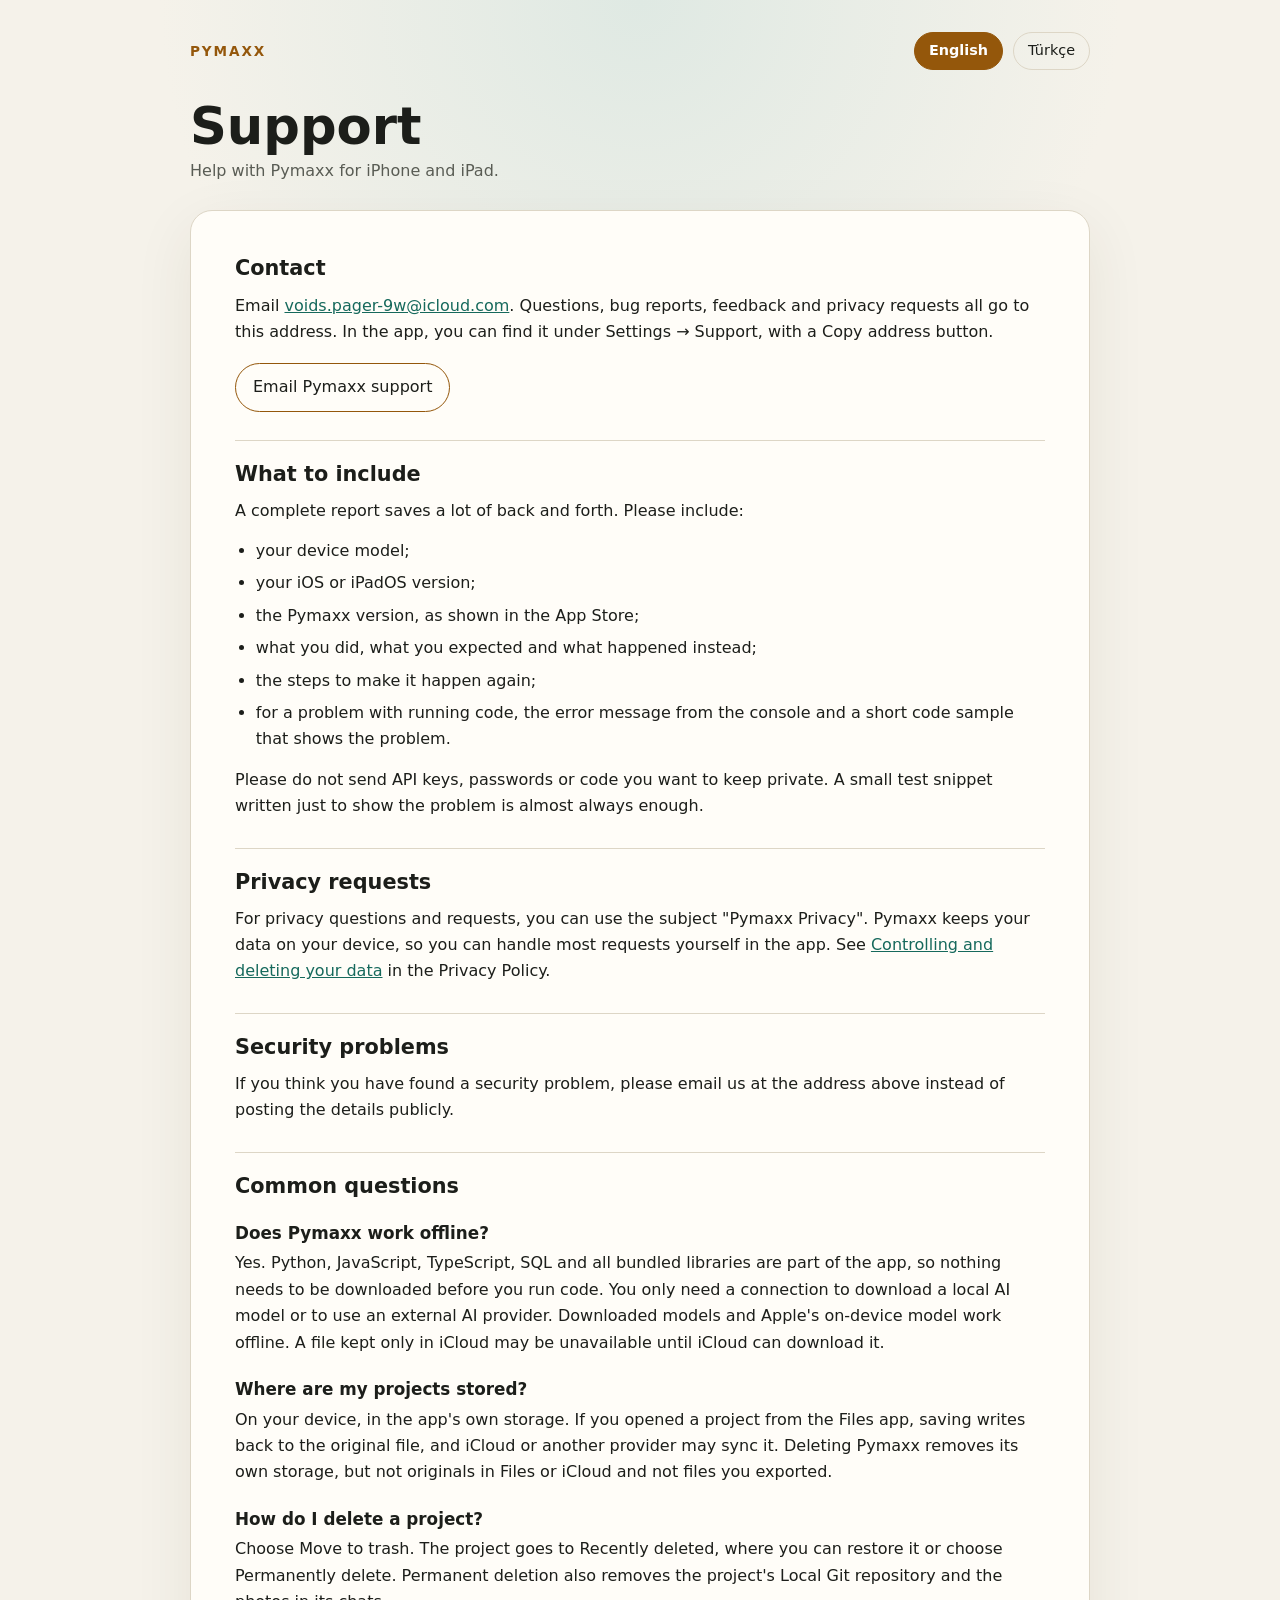
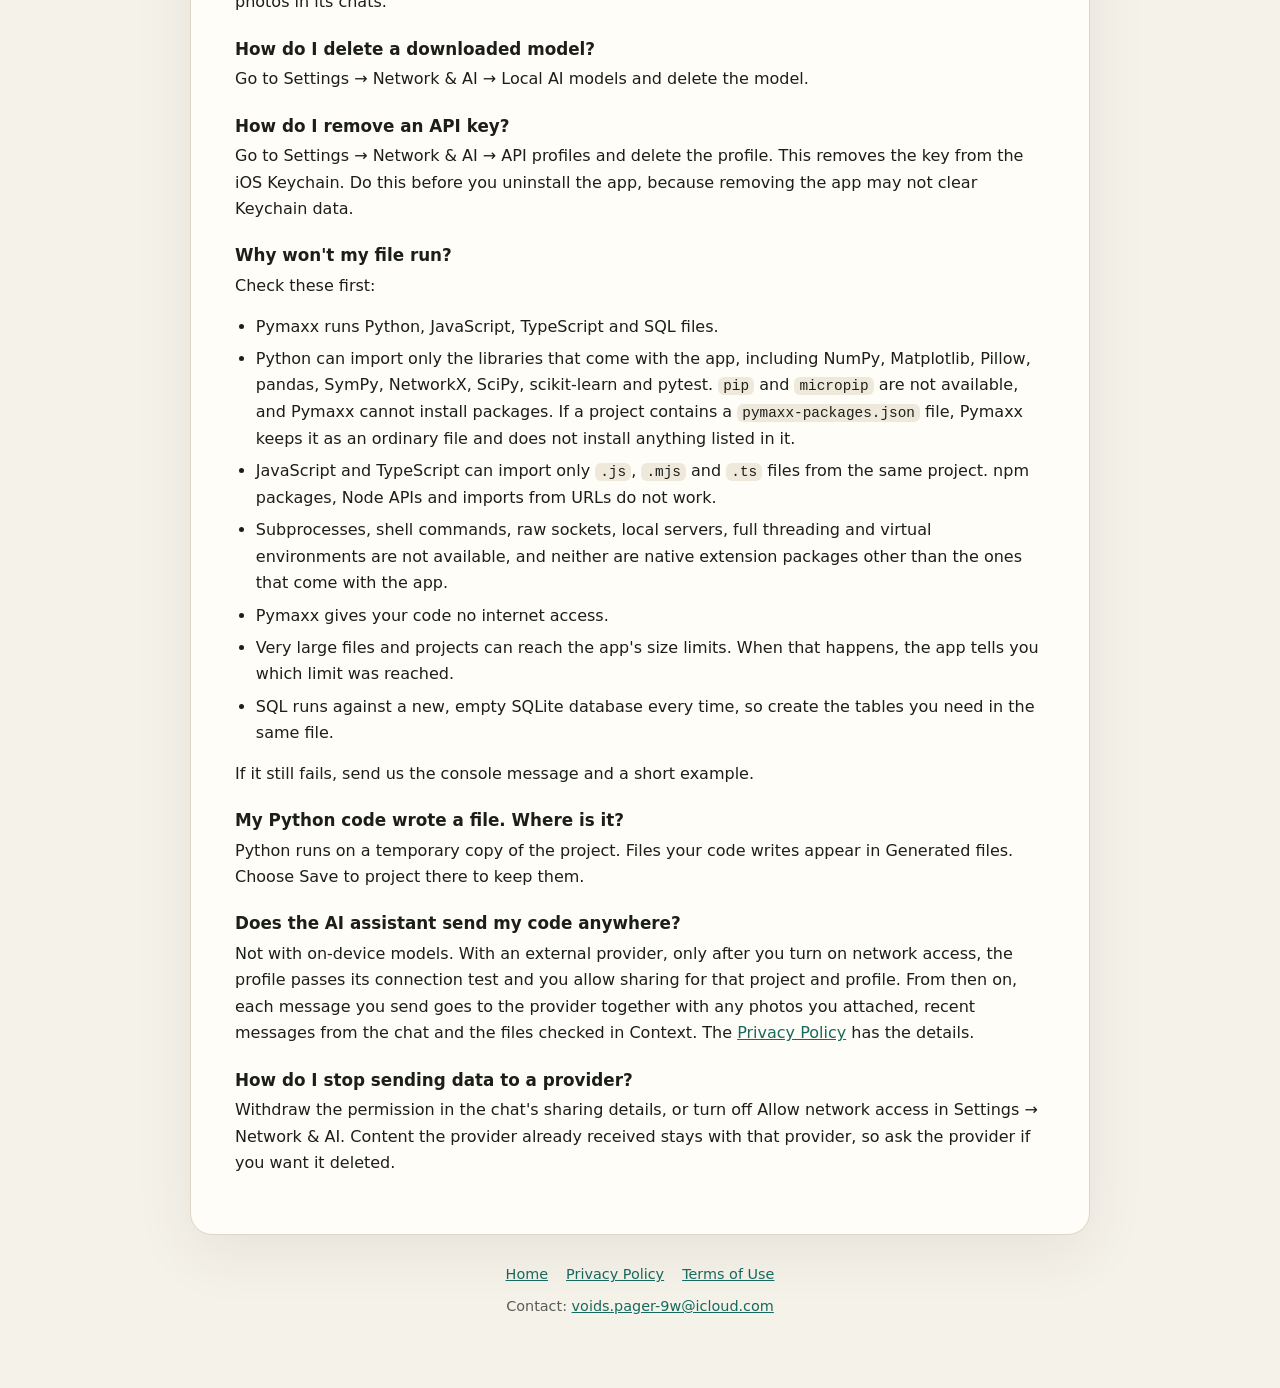
==== support.html @ f5657bd0 "Add Pymaxx support, privacy and terms pages English and Turkish pages for the App Store support and " ====
<!doctype html>
<html lang="en">
<head>
  <meta charset="utf-8">
  <meta name="viewport" content="width=device-width, initial-scale=1">
  <title>Support - Pymaxx</title>
  <meta name="description" content="Get help with Pymaxx for iPhone and iPad: how to contact support, what to include in a report, and answers to common questions.">
  <link rel="canonical" href="https://pwarea.github.io/pymaxx-legal/support.html">
  <link rel="alternate" hreflang="en" href="https://pwarea.github.io/pymaxx-legal/support.html">
  <link rel="alternate" hreflang="tr" href="https://pwarea.github.io/pymaxx-legal/tr/support.html">
  <link rel="stylesheet" href="legal.css">
</head>
<body>
  <div class="shell">
    <header class="site-header">
      <a class="brand" href="index.html">Pymaxx</a>
      <nav class="languages" aria-label="Language">
        <a href="support.html" hreflang="en" lang="en" aria-current="page">English</a>
        <a href="tr/support.html" hreflang="tr" lang="tr">Türkçe</a>
      </nav>
    </header>

    <main>
      <h1>Support</h1>
      <p class="subtitle">Help with Pymaxx for iPhone and iPad.</p>

      <article>
        <section id="contact">
          <h2>Contact</h2>
          <p>Email <a href="mailto:voids.pager-9w@icloud.com?subject=Pymaxx%20Support">voids.pager-9w@icloud.com</a>. Questions, bug reports, feedback and privacy requests all go to this address. In the app, you can find it under Settings → Support, with a Copy address button.</p>
          <p><a class="support-button" href="mailto:voids.pager-9w@icloud.com?subject=Pymaxx%20Support&amp;body=Device%20model%3A%0D%0AiOS%20or%20iPadOS%20version%3A%0D%0APymaxx%20version%3A%0D%0A%0D%0AWhat%20happened%3A%0D%0A%0D%0ASteps%20to%20reproduce%3A%0D%0A">Email Pymaxx support</a></p>
        </section>

        <section id="report">
          <h2>What to include</h2>
          <p>A complete report saves a lot of back and forth. Please include:</p>
          <ul>
            <li>your device model;</li>
            <li>your iOS or iPadOS version;</li>
            <li>the Pymaxx version, as shown in the App Store;</li>
            <li>what you did, what you expected and what happened instead;</li>
            <li>the steps to make it happen again;</li>
            <li>for a problem with running code, the error message from the console and a short code sample that shows the problem.</li>
          </ul>
          <p>Please do not send API keys, passwords or code you want to keep private. A small test snippet written just to show the problem is almost always enough.</p>
        </section>

        <section id="privacy">
          <h2>Privacy requests</h2>
          <p>For privacy questions and requests, you can use the subject "Pymaxx Privacy". Pymaxx keeps your data on your device, so you can handle most requests yourself in the app. See <a href="privacy.html#deleting">Controlling and deleting your data</a> in the Privacy Policy.</p>
        </section>

        <section id="security">
          <h2>Security problems</h2>
          <p>If you think you have found a security problem, please email us at the address above instead of posting the details publicly.</p>
        </section>

        <section id="faq">
          <h2>Common questions</h2>

          <h3 id="offline">Does Pymaxx work offline?</h3>
          <p>Yes. Python, JavaScript, TypeScript, SQL and all bundled libraries are part of the app, so nothing needs to be downloaded before you run code. You only need a connection to download a local AI model or to use an external AI provider. Downloaded models and Apple's on-device model work offline. A file kept only in iCloud may be unavailable until iCloud can download it.</p>

          <h3 id="storage">Where are my projects stored?</h3>
          <p>On your device, in the app's own storage. If you opened a project from the Files app, saving writes back to the original file, and iCloud or another provider may sync it. Deleting Pymaxx removes its own storage, but not originals in Files or iCloud and not files you exported.</p>

          <h3 id="delete-project">How do I delete a project?</h3>
          <p>Choose Move to trash. The project goes to Recently deleted, where you can restore it or choose Permanently delete. Permanent deletion also removes the project's Local Git repository and the photos in its chats.</p>

          <h3 id="delete-model">How do I delete a downloaded model?</h3>
          <p>Go to Settings → Network &amp; AI → Local AI models and delete the model.</p>

          <h3 id="remove-key">How do I remove an API key?</h3>
          <p>Go to Settings → Network &amp; AI → API profiles and delete the profile. This removes the key from the iOS Keychain. Do this before you uninstall the app, because removing the app may not clear Keychain data.</p>

          <h3 id="run">Why won't my file run?</h3>
          <p>Check these first:</p>
          <ul>
            <li>Pymaxx runs Python, JavaScript, TypeScript and SQL files.</li>
            <li>Python can import only the libraries that come with the app, including NumPy, Matplotlib, Pillow, pandas, SymPy, NetworkX, SciPy, scikit-learn and pytest. <code>pip</code> and <code>micropip</code> are not available, and Pymaxx cannot install packages. If a project contains a <code>pymaxx-packages.json</code> file, Pymaxx keeps it as an ordinary file and does not install anything listed in it.</li>
            <li>JavaScript and TypeScript can import only <code>.js</code>, <code>.mjs</code> and <code>.ts</code> files from the same project. npm packages, Node APIs and imports from URLs do not work.</li>
            <li>Subprocesses, shell commands, raw sockets, local servers, full threading and virtual environments are not available, and neither are native extension packages other than the ones that come with the app.</li>
            <li>Pymaxx gives your code no internet access.</li>
            <li>Very large files and projects can reach the app's size limits. When that happens, the app tells you which limit was reached.</li>
            <li>SQL runs against a new, empty SQLite database every time, so create the tables you need in the same file.</li>
          </ul>
          <p>If it still fails, send us the console message and a short example.</p>

          <h3 id="generated">My Python code wrote a file. Where is it?</h3>
          <p>Python runs on a temporary copy of the project. Files your code writes appear in Generated files. Choose Save to project there to keep them.</p>

          <h3 id="ai-upload">Does the AI assistant send my code anywhere?</h3>
          <p>Not with on-device models. With an external provider, only after you turn on network access, the profile passes its connection test and you allow sharing for that project and profile. From then on, each message you send goes to the provider together with any photos you attached, recent messages from the chat and the files checked in Context. The <a href="privacy.html#leaving">Privacy Policy</a> has the details.</p>

          <h3 id="stop-sharing">How do I stop sending data to a provider?</h3>
          <p>Withdraw the permission in the chat's sharing details, or turn off Allow network access in Settings → Network &amp; AI. Content the provider already received stays with that provider, so ask the provider if you want it deleted.</p>
        </section>
      </article>
    </main>

    <footer>
      <nav aria-label="Documents">
        <a href="index.html">Home</a>
        <a href="privacy.html">Privacy Policy</a>
        <a href="terms.html">Terms of Use</a>
      </nav>
      <p>Contact: <a href="mailto:voids.pager-9w@icloud.com">voids.pager-9w@icloud.com</a></p>
    </footer>
  </div>
</body>
</html>
---- legal.css ----
:root {
  color-scheme: light;
  --background: #f5f2ea;
  --glow: #dfe9e3;
  --panel: #fffdf8;
  --text: #1c1e1a;
  --muted: #595c54;
  --gold: #94570b;
  --teal: #16695c;
  --line: #ddd6c6;
  --code: #efe9dc;
  --on-gold: #ffffff;
  --shadow: 0 18px 60px #3a2f1414;
}

@media (prefers-color-scheme: dark) {
  :root {
    color-scheme: dark;
    --background: #171916;
    --glow: #25342f;
    --panel: #20231f;
    --text: #f7f0dc;
    --muted: #c8c1ad;
    --gold: #eba940;
    --teal: #54c7b4;
    --line: #343832;
    --code: #2b2f29;
    --on-gold: #171916;
    --shadow: 0 24px 80px #0005;
  }
}

* { box-sizing: border-box; }

html { -webkit-text-size-adjust: 100%; text-size-adjust: 100%; }

body {
  margin: 0;
  background-color: var(--background);
  background-image: radial-gradient(circle at top, var(--glow) 0, var(--background) 30rem);
  background-repeat: no-repeat;
  color: var(--text);
  font: 16px/1.65 system-ui, -apple-system, BlinkMacSystemFont, "Segoe UI", sans-serif;
  overflow-wrap: break-word;
}

a { color: var(--teal); }

a:focus-visible {
  outline: 2px solid var(--gold);
  outline-offset: 2px;
  border-radius: 4px;
}

.shell {
  width: min(900px, calc(100% - 32px));
  margin: 0 auto;
  padding: 32px 0 56px;
}

.site-header {
  display: flex;
  flex-wrap: wrap;
  align-items: center;
  justify-content: space-between;
  gap: 12px;
}

.brand {
  color: var(--gold);
  font-size: .85rem;
  font-weight: 800;
  letter-spacing: .14em;
  text-transform: uppercase;
  text-decoration: none;
}

h1 {
  margin: 28px 0 4px;
  font-size: clamp(2rem, 7vw, 3.2rem);
  line-height: 1.1;
}

.subtitle,
.updated,
footer { color: var(--muted); }

.updated { margin: 6px 0 0; }

.languages,
.document-links {
  display: flex;
  flex-wrap: wrap;
  gap: 10px;
}

.languages a,
.document-links a {
  border: 1px solid var(--line);
  border-radius: 999px;
  color: var(--text);
  padding: 6px 14px;
  text-decoration: none;
}

.languages a { font-size: .9rem; }

.document-links { margin-top: 18px; }
.document-links a { padding: 8px 15px; }

.languages a[aria-current="page"],
.languages a:hover,
.document-links a:hover,
.support-button:hover {
  background: var(--gold);
  border-color: var(--gold);
  color: var(--on-gold);
}

.languages a[aria-current="page"] { font-weight: 700; }

.support-button {
  display: inline-block;
  margin-top: 4px;
  border: 1px solid var(--gold);
  border-radius: 999px;
  color: var(--text);
  padding: 10px 17px;
  text-decoration: none;
}

article,
.home-card {
  margin-top: 26px;
  background: var(--panel);
  border: 1px solid var(--line);
  border-radius: 22px;
  padding: clamp(20px, 5vw, 44px);
  box-shadow: var(--shadow);
}

.intro { color: var(--muted); font-size: 1.05rem; }
.intro p:last-child { margin-bottom: 0; }

section {
  border-top: 1px solid var(--line);
  margin-top: 28px;
  padding-top: 20px;
}

article > section:first-child {
  border-top: 0;
  margin-top: 0;
  padding-top: 0;
}

h2 { margin: 0 0 10px; font-size: 1.3rem; line-height: 1.3; }
h3 { margin: 22px 0 6px; font-size: 1.05rem; line-height: 1.35; }
p { margin: 0 0 14px; }
ul { margin: 0 0 14px; padding-left: 1.3em; }
li + li { margin-top: 6px; }

code {
  font-family: ui-monospace, SFMono-Regular, Menlo, Consolas, monospace;
  font-size: .9em;
  background: var(--code);
  border-radius: 6px;
  padding: .08em .35em;
  overflow-wrap: anywhere;
}

footer {
  margin-top: 28px;
  text-align: center;
  font-size: .9rem;
}

footer nav {
  display: flex;
  flex-wrap: wrap;
  justify-content: center;
  gap: 6px 18px;
  margin-bottom: 8px;
}

@media (max-width: 520px) {
  .shell { padding-top: 20px; }
  h1 { margin-top: 22px; }
  article, .home-card { border-radius: 16px; }
}
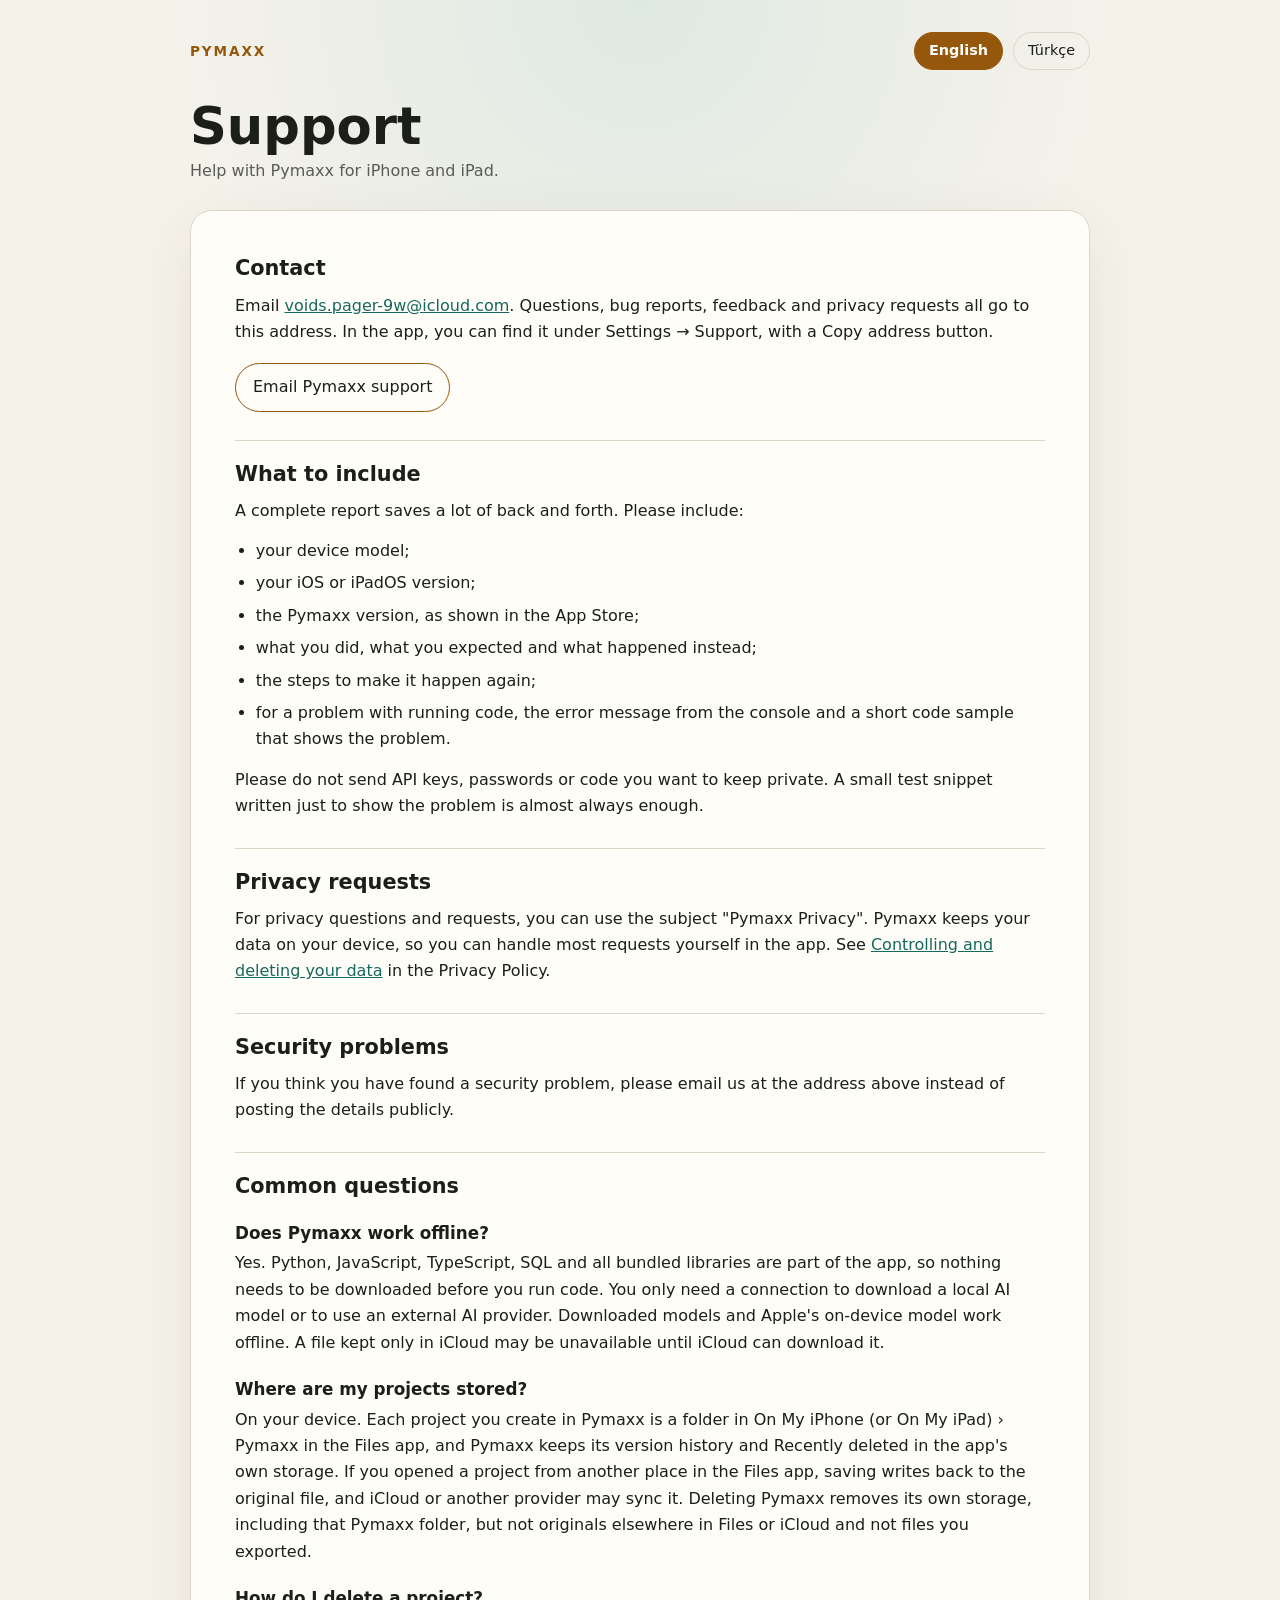
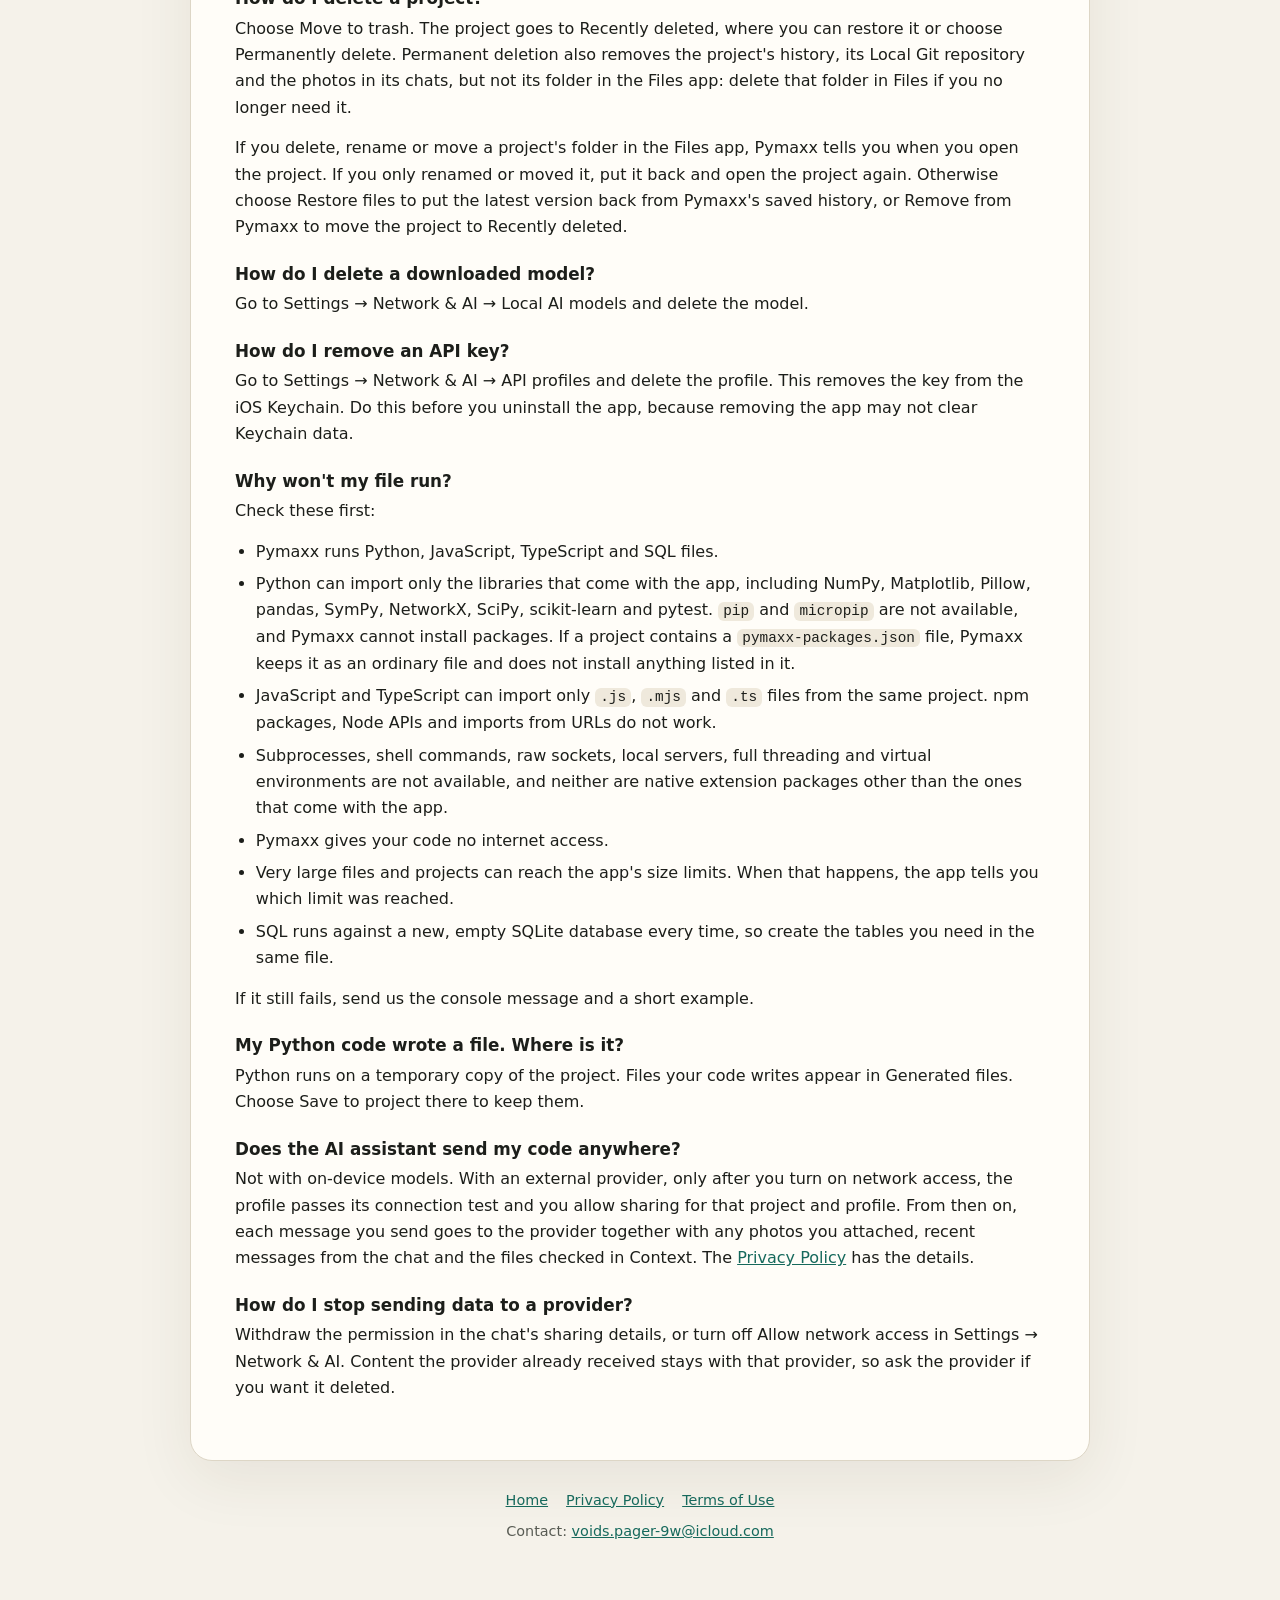
==== commit 6a403543: "Describe project folders in Files and the deletion and recovery behaviour of the current app Project" ====
--- a/support.html
+++ b/support.html
@@ -62,10 +62,11 @@
           <p>Yes. Python, JavaScript, TypeScript, SQL and all bundled libraries are part of the app, so nothing needs to be downloaded before you run code. You only need a connection to download a local AI model or to use an external AI provider. Downloaded models and Apple's on-device model work offline. A file kept only in iCloud may be unavailable until iCloud can download it.</p>
 
           <h3 id="storage">Where are my projects stored?</h3>
-          <p>On your device, in the app's own storage. If you opened a project from the Files app, saving writes back to the original file, and iCloud or another provider may sync it. Deleting Pymaxx removes its own storage, but not originals in Files or iCloud and not files you exported.</p>
+          <p>On your device. Each project you create in Pymaxx is a folder in On My iPhone (or On My iPad) › Pymaxx in the Files app, and Pymaxx keeps its version history and Recently deleted in the app's own storage. If you opened a project from another place in the Files app, saving writes back to the original file, and iCloud or another provider may sync it. Deleting Pymaxx removes its own storage, including that Pymaxx folder, but not originals elsewhere in Files or iCloud and not files you exported.</p>
 
           <h3 id="delete-project">How do I delete a project?</h3>
-          <p>Choose Move to trash. The project goes to Recently deleted, where you can restore it or choose Permanently delete. Permanent deletion also removes the project's Local Git repository and the photos in its chats.</p>
+          <p>Choose Move to trash. The project goes to Recently deleted, where you can restore it or choose Permanently delete. Permanent deletion also removes the project's history, its Local Git repository and the photos in its chats, but not its folder in the Files app: delete that folder in Files if you no longer need it.</p>
+          <p>If you delete, rename or move a project's folder in the Files app, Pymaxx tells you when you open the project. If you only renamed or moved it, put it back and open the project again. Otherwise choose Restore files to put the latest version back from Pymaxx's saved history, or Remove from Pymaxx to move the project to Recently deleted.</p>
 
           <h3 id="delete-model">How do I delete a downloaded model?</h3>
           <p>Go to Settings → Network &amp; AI → Local AI models and delete the model.</p>
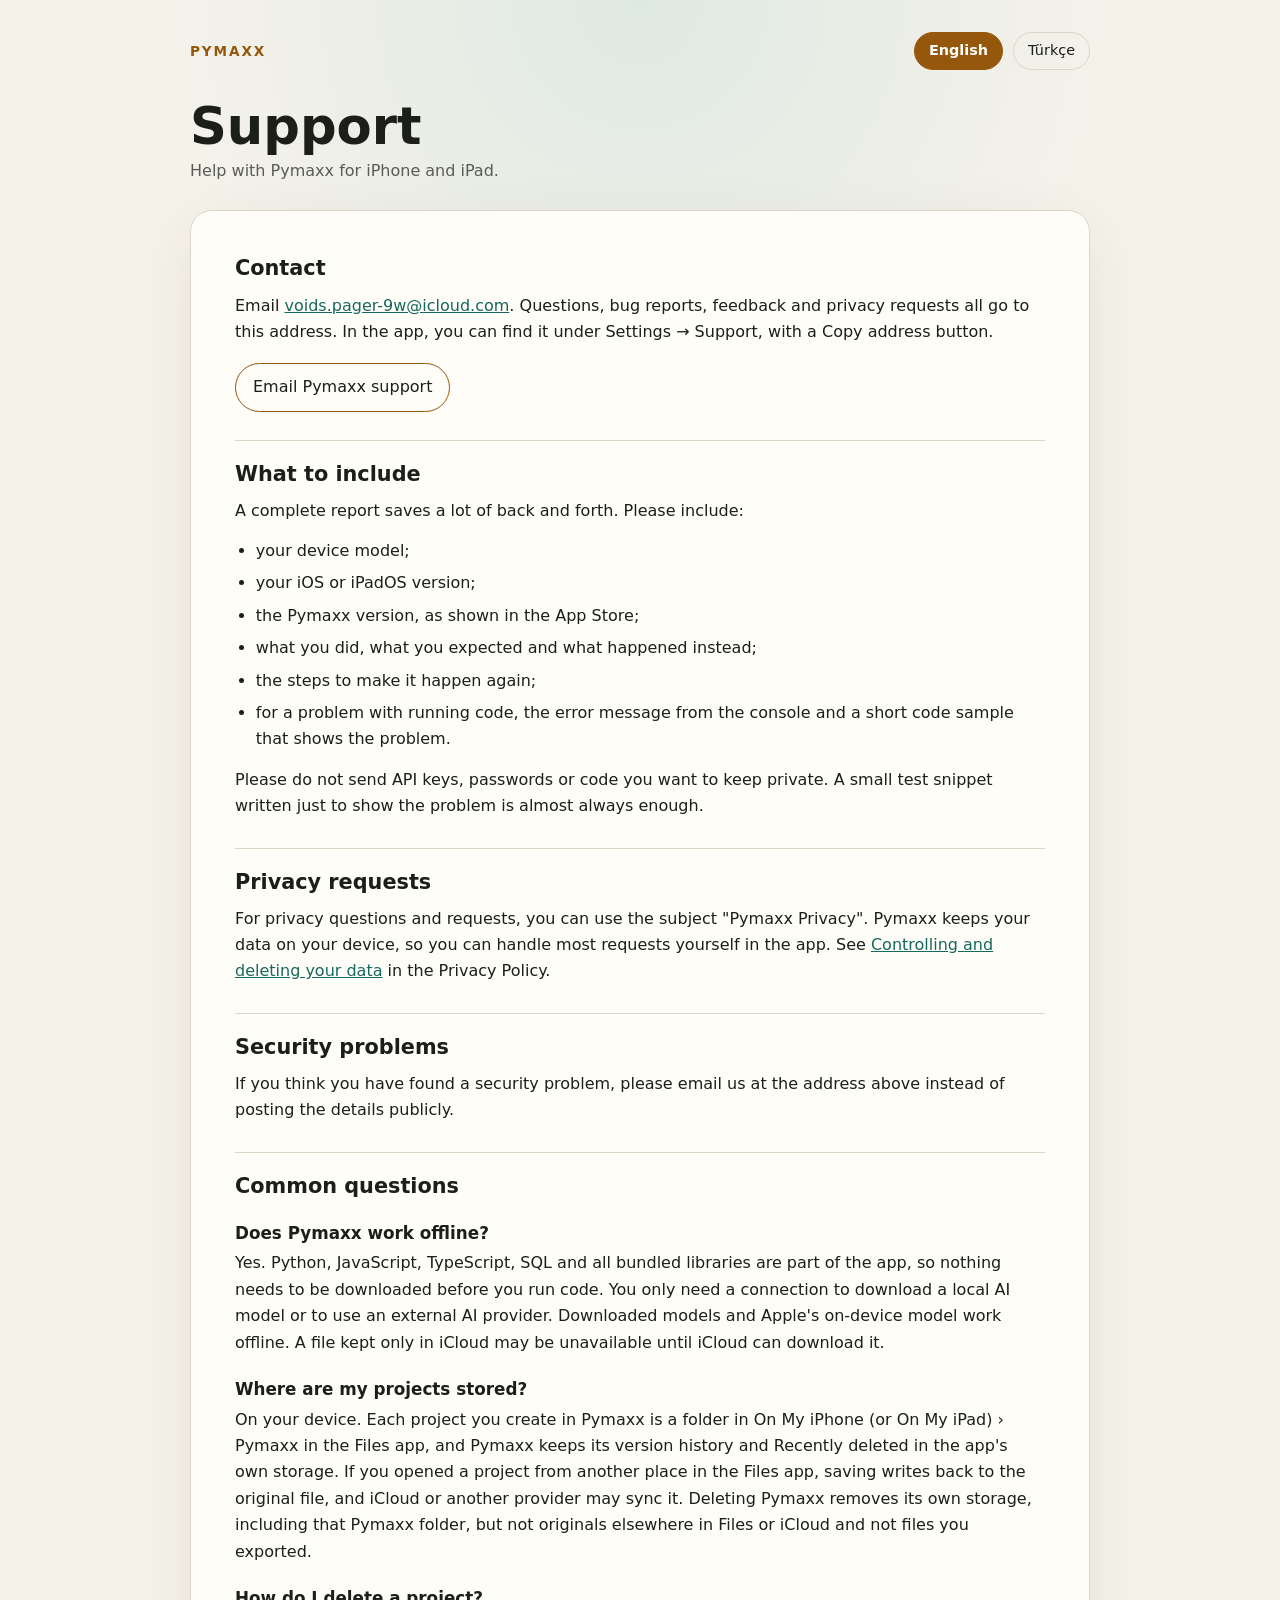
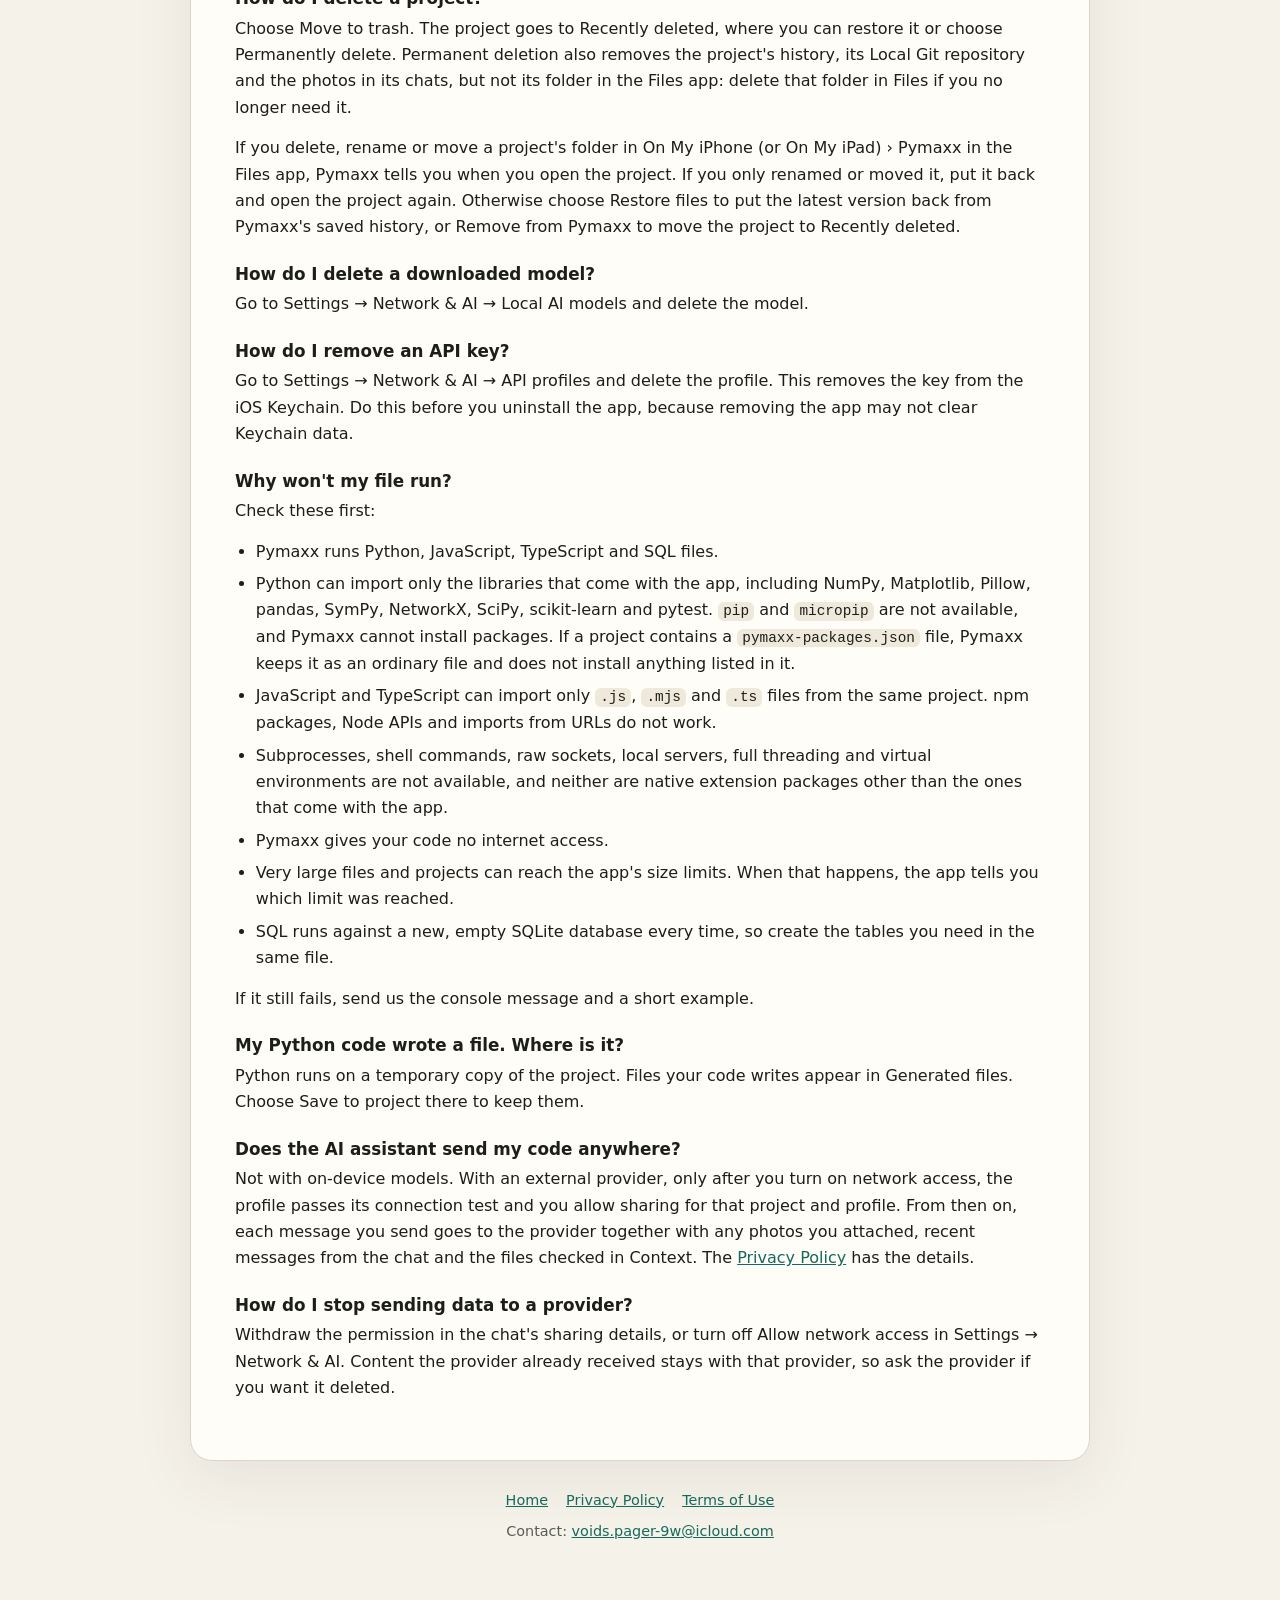
==== commit 997d3d36: "Offer Restore files only for project folders in the Pymaxx folder The app offers Restore files and R" ====
--- a/support.html
+++ b/support.html
@@ -66,7 +66,7 @@
 
           <h3 id="delete-project">How do I delete a project?</h3>
           <p>Choose Move to trash. The project goes to Recently deleted, where you can restore it or choose Permanently delete. Permanent deletion also removes the project's history, its Local Git repository and the photos in its chats, but not its folder in the Files app: delete that folder in Files if you no longer need it.</p>
-          <p>If you delete, rename or move a project's folder in the Files app, Pymaxx tells you when you open the project. If you only renamed or moved it, put it back and open the project again. Otherwise choose Restore files to put the latest version back from Pymaxx's saved history, or Remove from Pymaxx to move the project to Recently deleted.</p>
+          <p>If you delete, rename or move a project's folder in On My iPhone (or On My iPad) › Pymaxx in the Files app, Pymaxx tells you when you open the project. If you only renamed or moved it, put it back and open the project again. Otherwise choose Restore files to put the latest version back from Pymaxx's saved history, or Remove from Pymaxx to move the project to Recently deleted.</p>
 
           <h3 id="delete-model">How do I delete a downloaded model?</h3>
           <p>Go to Settings → Network &amp; AI → Local AI models and delete the model.</p>
